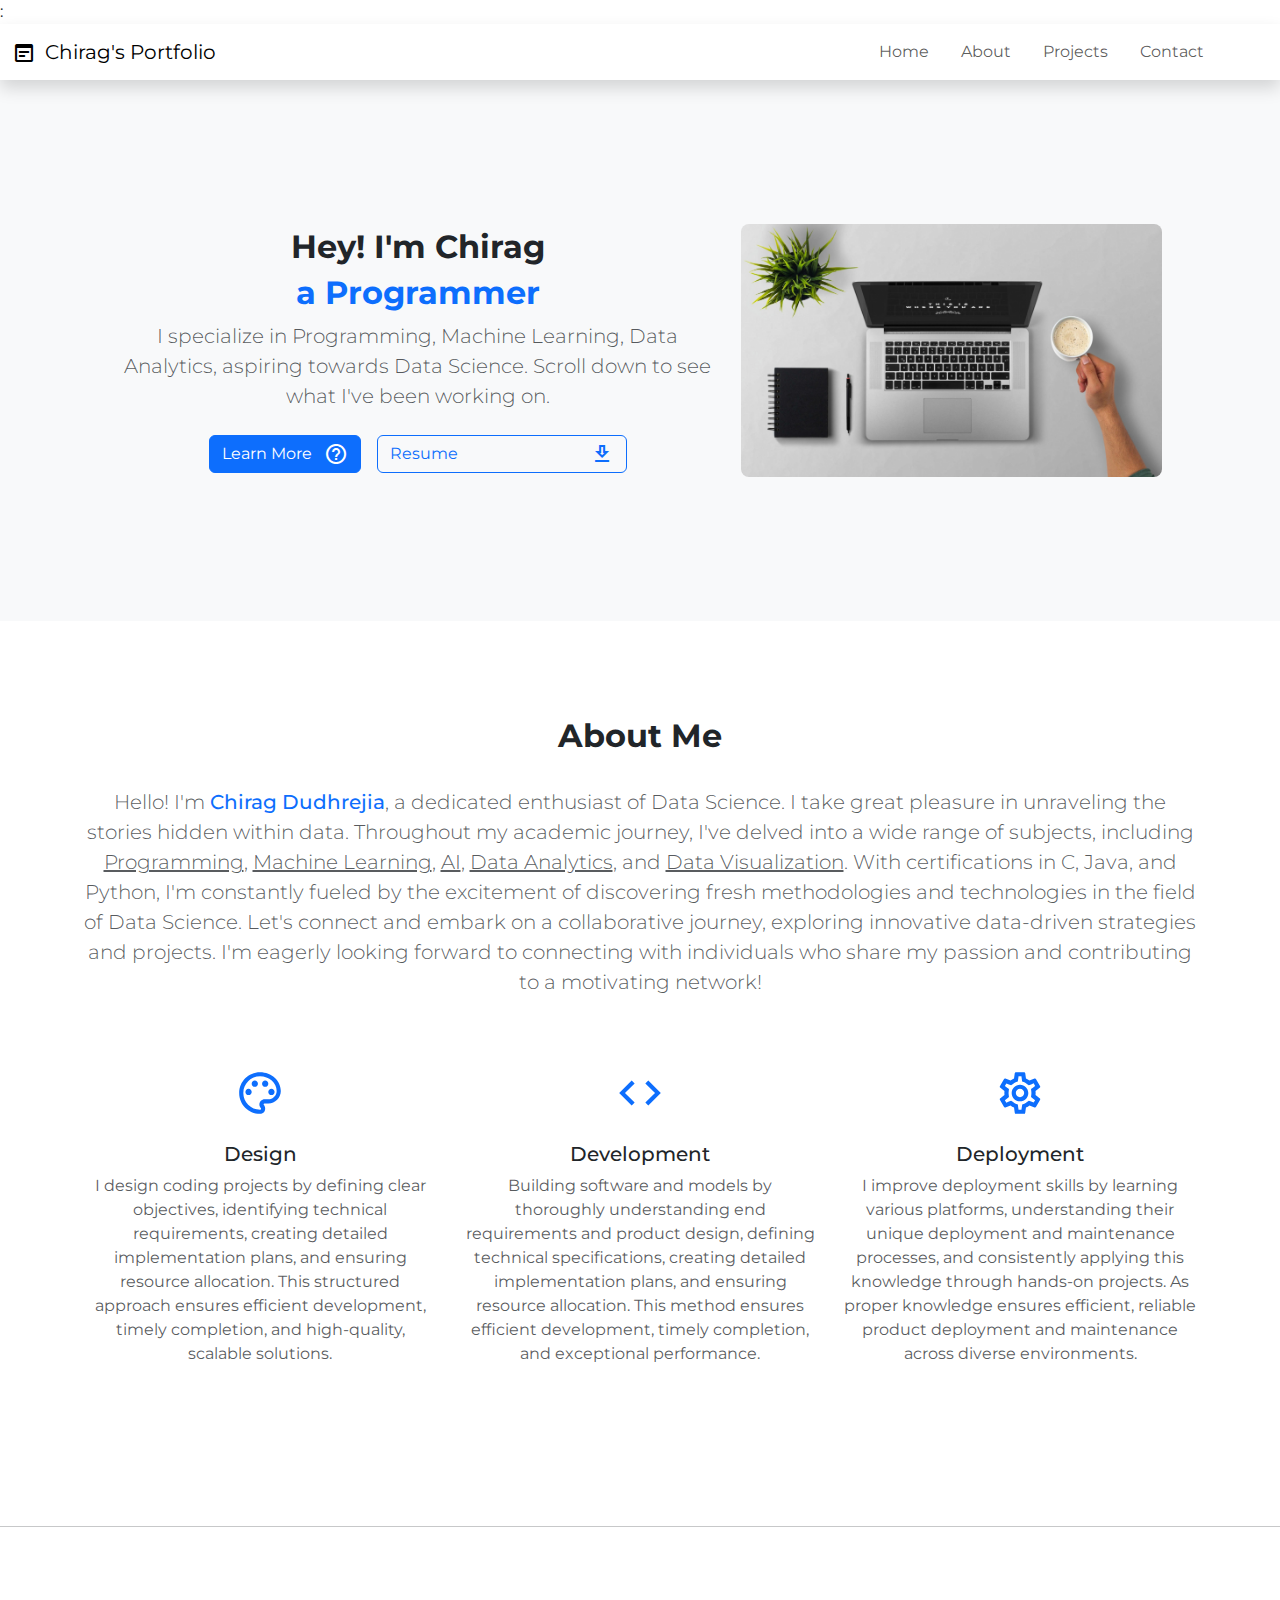
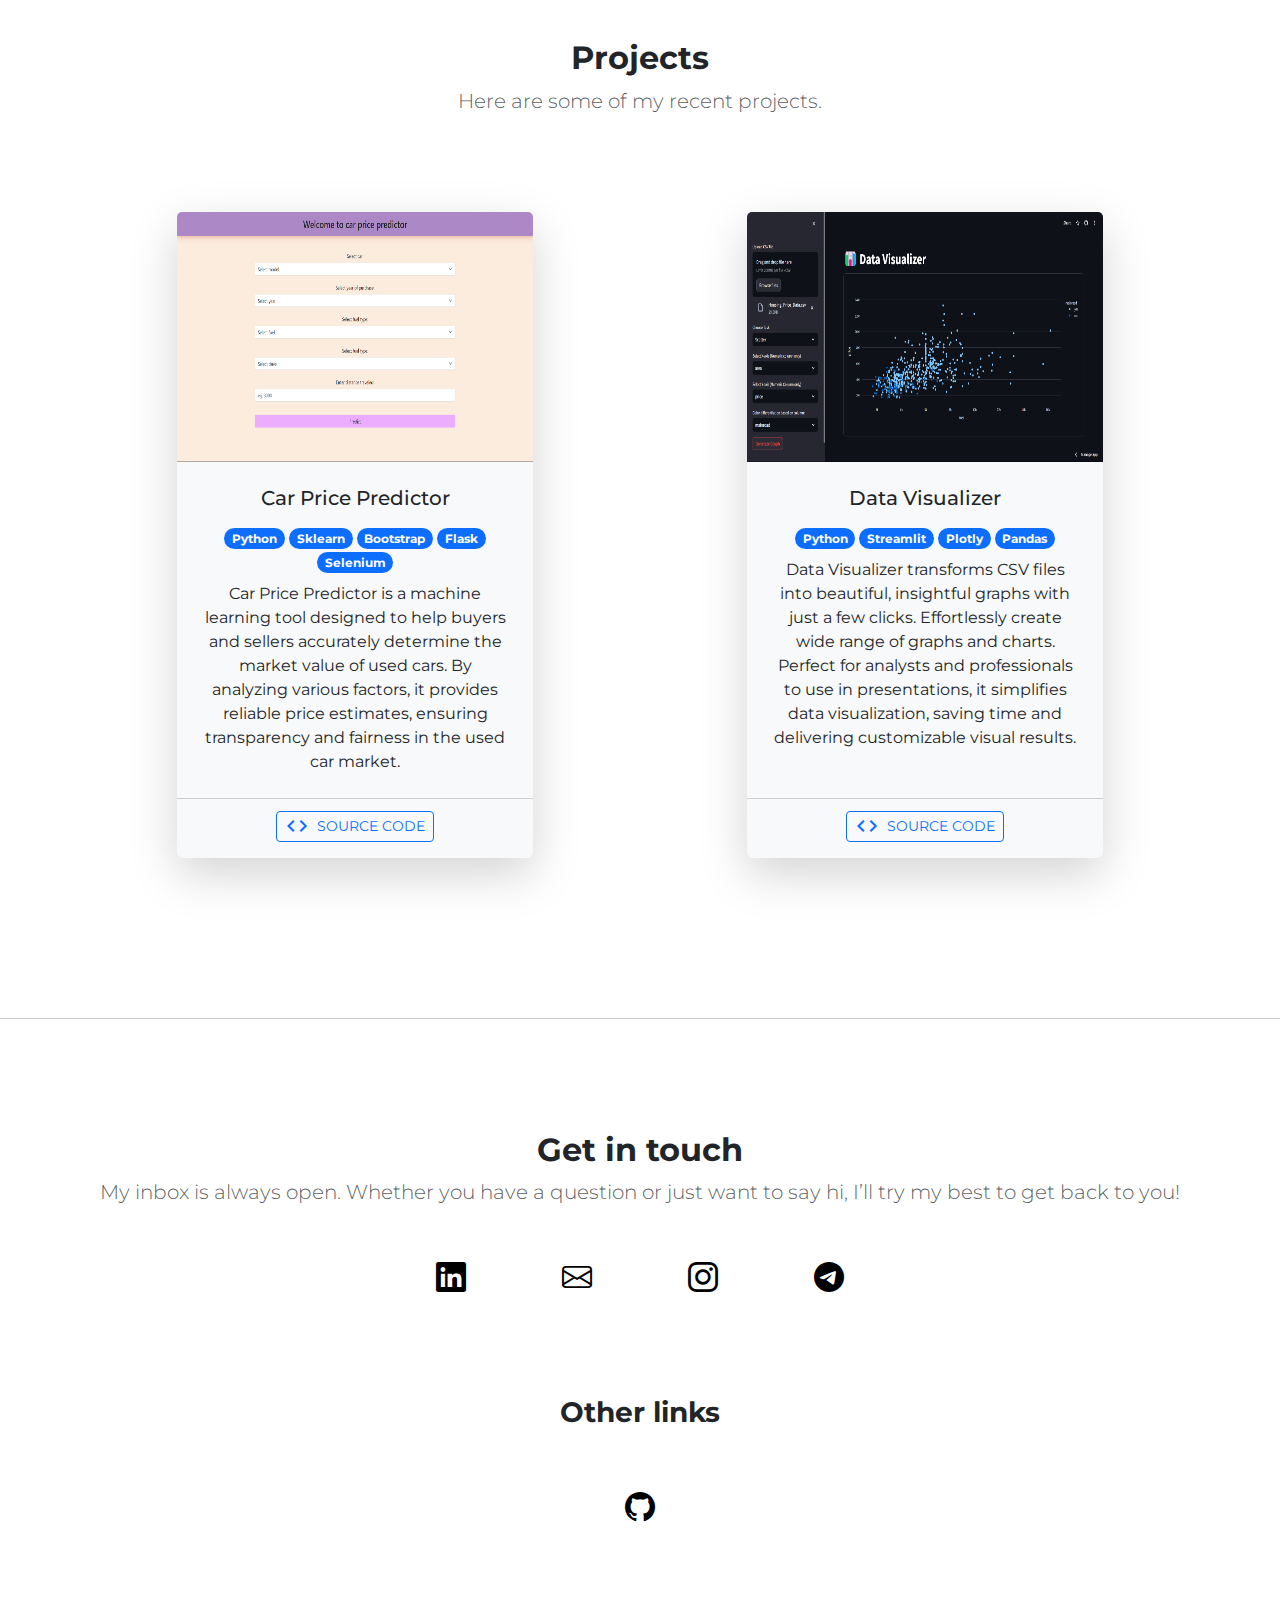
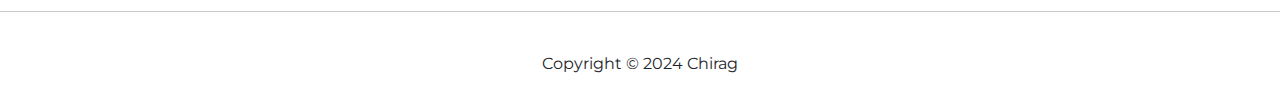
==== index.html @ 78178d23 "updated website" ====
<!DOCTYPE html>
<html lang="en">
  <head>
    <meta charset="UTF-8" />
    <meta name="viewport" content="width=device-width, initial-scale=1.0" />:
    <title>Chirag's Portfolio</title>

    <!-- Montserrat Font -->
    <link
      href="https://fonts.googleapis.com/css2?family=Montserrat:ital,wght@0,100..900;1,100..900&display=swap"
      rel="stylesheet"
    />

    <!-- Material Icons -->
    <link
      href="https://fonts.googleapis.com/icon?family=Material+Icons+Outlined"
      rel="stylesheet"
    />

    <!-- Bootstrap CSS -->
    <link
      rel="stylesheet"
      href="https://cdn.jsdelivr.net/npm/bootstrap@5.3.3/dist/css/bootstrap.min.css"
    />
    <link
      rel="stylesheet"
      href="https://cdn.jsdelivr.net/npm/bootstrap-icons@1.11.3/font/bootstrap-icons.min.css"
    />

    <!-- Custom CSS -->
    <link rel="stylesheet" href="./css/styles.css" />
  </head>
  <body>
    <div class="container-fluid px-0">
      <!-- Navbar -->
      <nav
        class="navbar navbar-expand-lg navbar-light shadow d-flex align-items-center"
      >
        <div class="container-fluid">
          <a class="navbar-brand" href="./">
            <span class="material-icons-outlined me-1">wysiwyg</span>
            Chirag's Portfolio
          </a>
          <button
            type="button"
            class="navbar-toggler"
            data-bs-toggle="collapse"
            data-bs-target="#navbarSupportedContent"
            aria-controls="navbarSupportedContent"
            aria-expanded="false"
            aria-label="Toggle navigation"
          >
            <span class="navbar-toggler-icon"></span>
          </button>
          <div class="container px-3">
            <div class="collapse navbar-collapse" id="navbarSupportedContent">
              <ul class="navbar-nav ms-auto me-4 my-3 my-lg-0">
                <li class="nav-item">
                  <a class="nav-link me-lg-3" href="./">Home</a>
                </li>
                <li class="nav-item">
                  <a class="nav-link me-lg-3" href="#about">About</a>
                </li>
                <li class="nav-item">
                  <a class="nav-link me-lg-3" href="#projects">Projects</a>
                </li>
                <li class="nav-item">
                  <a class="nav-link me-lg-3" href="#contact">Contact</a>
                </li>
              </ul>
            </div>
          </div>
        </div>
      </nav>
      <!-- End Navbar -->

      <!-- Hero -->
      <header class="bg-light py-5">
        <div class="container px-5 py-5">
          <div class="row align-items-center justify-content-center">
            <div class="col-lg-8 col-xl-7 col-xxl-6">
              <div class="my-5">
                <h2 class="text-center fw-bold mb-2">Hey! I'm Chirag</h2>
                <h2 class="text-primary text-center fw-bold mb-2">
                  a Programmer
                </h2>
                <p class="lead text-muted mb-4 text-center">
                  I specialize in Programming, Machine Learning, Data Analytics,
                  aspiring towards Data Science. Scroll down to see what I've
                  been working on.
                </p>
                <div class="d-grid gap-3 d-sm-flex justify-content-center">
                  <a
                    class="btn btn-primary btn-large tetx-uppercase"
                    href="#about"
                  >
                    Learn More
                    <span class="material-icons-outlined ms-2"
                      >help_outline</span
                    >
                  </a>
                  <a
                    class="btn btn-outline-primary btn-large tetx-uppercase btn btn-download"
                    href="./pdfs/resume.pdf"
                    download
                  >
                    Resume
                    <span class="material-icons-outlined ms-2"
                      >file_download</span
                    >
                  </a>
                </div>
              </div>
            </div>
            <div class="col-xl-5 col-xxl-6 justify-content-center">
              <img
                class="img-fluid rounded-3 my-5"
                src="images/hero.jpeg"
                alt=""
              />
            </div>
          </div>
        </div>
      </header>
      <!-- End Hero -->

      <main>
        <!-- About -->
        <section id="about" class="text-center py-5">
          <div class="container py-5">
            <div class="row justify-content-center">
              <h2 class="fw-bold">About Me</h2>
              <p class="lead text-muted mt-4 mb-5">
                Hello! I'm
                <strong class="h5 text-primary">Chirag Dudhrejia</strong>, a
                dedicated enthusiast of Data Science. I take great pleasure in
                unraveling the stories hidden within data. Throughout my
                academic journey, I've delved into a wide range of subjects,
                including <u>Programming</u>, <u>Machine Learning</u>,
                <u>AI</u>, <u>Data Analytics</u>, and <u>Data Visualization</u>.
                With certifications in C, Java, and Python, I'm constantly
                fueled by the excitement of discovering fresh methodologies and
                technologies in the field of Data Science. Let's connect and
                embark on a collaborative journey, exploring innovative
                data-driven strategies and projects. I'm eagerly looking forward
                to connecting with individuals who share my passion and
                contributing to a motivating network!
              </p>
            </div>
          </div>
          <div class="container mb-5">
            <div class="row about-boxes">
              <div class="col-lg-4 mx-auto mb-5 box">
                <div class="d-flex mb-5 about">
                  <span class="material-icons-outlined m-auto text-primary"
                    >palette</span
                  >
                </div>
                <h5>Design</h5>
                <p class="text-muted mb-0">
                  I design coding projects by defining clear objectives,
                  identifying technical requirements, creating detailed
                  implementation plans, and ensuring resource allocation. This
                  structured approach ensures efficient development, timely
                  completion, and high-quality, scalable solutions.
                </p>
              </div>
              <div class="col-lg-4 mx-auto mb-5 box">
                <div class="d-flex mb-5 about">
                  <span class="material-icons-outlined m-auto text-primary"
                    >code</span
                  >
                </div>
                <h5>Development</h5>
                <p class="text-muted mb-0">
                  Building software and models by thoroughly understanding end
                  requirements and product design, defining technical
                  specifications, creating detailed implementation plans, and
                  ensuring resource allocation. This method ensures efficient
                  development, timely completion, and exceptional performance.
                </p>
              </div>
              <div class="col-lg-4 mx-auto mb-5 box">
                <div class="d-flex mb-5 about">
                  <span class="material-icons-outlined m-auto text-primary"
                    >settings</span
                  >
                </div>
                <h5>Deployment</h5>
                <p class="text-muted mb-0">
                  I improve deployment skills by learning various platforms,
                  understanding their unique deployment and maintenance
                  processes, and consistently applying this knowledge through
                  hands-on projects. As proper knowledge ensures efficient,
                  reliable product deployment and maintenance across diverse
                  environments.
                </p>
              </div>
            </div>
          </div>
        </section>
        <!-- End About -->

        <hr />

        <!-- Projects -->
        <section id="projects" class="text-center py-5">
          <div class="container py-5">
            <div class="row justify-content-center">
              <h2 class="fw-bold">Projects</h2>
              <p class="lead text-muted mb-5">
                Here are some of my recent projects.
              </p>
            </div>
          </div>

          <div class="container mb-5">
            <div class="row project-cards">
              <div class="col-lg-4 mx-auto mb-5">
                <div class="card h-100 shadow-lg border-0 bg-light">
                  <img
                    class="card-img-top"
                    src="images/car_price_predictor.png"
                    alt="car_price_predictor_image"
                  />
                  <div class="card-body p-4">
                    <h5 class="card-title mb-3">Car Price Predictor</h5>
                    <div class="mb-2">
                      <div class="badge bg-primary rounded-pill">Python</div>
                      <div class="badge bg-primary rounded-pill">Sklearn</div>
                      <div class="badge bg-primary rounded-pill">Bootstrap</div>
                      <div class="badge bg-primary rounded-pill">Flask</div>
                      <div class="badge bg-primary rounded-pill">Selenium</div>
                    </div>
                    <p class="card-text">
                      Car Price Predictor is a machine learning tool designed to
                      help buyers and sellers accurately determine the market
                      value of used cars. By analyzing various factors, it
                      provides reliable price estimates, ensuring transparency
                      and fairness in the used car market.
                    </p>
                  </div>
                  <div class="card-footer bg-transparent mb-2">
                    <a
                      class="btn btn-outline-primary btn-sm text-uppercase mt-1"
                      href="https://github.com/chirag-dudhrejia/car_price_predictor"
                      target="_blank"
                    >
                      <span class="material-icons-outlined me-1">code</span>
                      Source Code
                    </a>
                  </div>
                </div>
              </div>

              <div class="col-lg-4 mx-auto mb-5">
                <div class="card h-100 shadow-lg border-0 bg-light">
                  <img
                    class="card-img-top"
                    src="images/data_visualizerr.png"
                    alt="data_visualizer_project_image"
                  />
                  <div class="card-body p-4">
                    <h5 class="card-title mb-3">Data Visualizer</h5>
                    <div class="mb-2">
                      <div class="badge bg-primary rounded-pill">Python</div>
                      <div class="badge bg-primary rounded-pill">Streamlit</div>
                      <div class="badge bg-primary rounded-pill">Plotly</div>
                      <div class="badge bg-primary rounded-pill">Pandas</div>
                    </div>
                    <p class="card-text">
                      Data Visualizer transforms CSV files into beautiful,
                      insightful graphs with just a few clicks. Effortlessly
                      create wide range of graphs and charts. Perfect for
                      analysts and professionals to use in presentations, it
                      simplifies data visualization, saving time and delivering
                      customizable visual results.
                    </p>
                  </div>
                  <div class="card-footer bg-transparent mb-2">
                    <a
                      class="btn btn-outline-primary btn-sm text-uppercase mt-1"
                      href="https://github.com/chirag-dudhrejia/data_visualizer"
                      target="_blank"
                    >
                      <span class="material-icons-outlined me-1">code</span>
                      Source Code
                    </a>
                  </div>
                </div>
              </div>

              <!--                        <div class="col-lg-4 mx-auto mb-5">-->
              <!--                            <div class="card h-100 shadow-lg border-0 bg-light">-->
              <!--                                <img class="card-img-top" src="images/project3.png" alt="Project 3">-->
              <!--                                <div class="card-body p-4">-->
              <!--                                    <h5 class="card-title mb-3">Dummy Card</h5>-->
              <!--                                    <div class="mb-2">-->
              <!--                                        <div class="badge bg-primary rounded-pill">Django</div>-->
              <!--                                        <div class="badge bg-primary rounded-pill">React</div>-->
              <!--                                        <div class="badge bg-primary rounded-pill">Material UI</div>-->
              <!--                                    </div>-->
              <!--                                    <p class="card-text">-->
              <!--                                        Lorem ipsum dolor sit amet consectetur adipisicing elit. Doloremque perspiciatis amet eum voluptas ea. Sapiente inventore itaque magni quod debitis!-->
              <!--                                    </p>-->
              <!--                                </div>-->
              <!--                                <div class="card-footer bg-transparent mb-2">-->
              <!--                                    <a -->
              <!--                                        class="btn btn-outline-primary btn-sm text-uppercase mt-1" -->
              <!--                                        href="#project_link" -->
              <!--                                        target="_blank"-->
              <!--                                    >-->
              <!--                                        <span class="material-icons-outlined me-1">code</span>-->
              <!--                                        Source Code-->
              <!--                                    </a>-->
              <!--                                </div>-->
              <!--                            </div>-->
              <!--                        </div>-->
            </div>
          </div>
        </section>
        <!-- End Projects -->

        <hr />

        <!-- Testimonials -->
        <!-- End Testimonials -->

        <!-- Contact -->
        <section id="contact" class="text-center py-5">
          <div class="container pt-5">
            <div class="row justify-content-center">
              <h2 class="fw-bold">Get in touch</h2>
              <p class="lead text-muted mb-5">
                My inbox is always open. Whether you have a question or just
                want to say hi, I’ll try my best to get back to you!
              </p>
            </div>
          </div>
          <div class="mb-5">
            <ul class="d-flex justify-content-center p-0">
              <li class="social-icon mx-5">
                <a
                  href="https://www.linkedin.com/in/chirag-dudhrejia-3875bb208/"
                  data-toggle="tooltip"
                  title="Linkedin"
                  placement="bottom"
                  target="_blank"
                  ><i class="bi bi-linkedin contact-icon"></i
                ></a>
              </li>
              <li class="social-icon mx-5">
                <a
                  href="mailto:dchirag159@gmail.com?subject=Say hey!"
                  data-toggle="tooltip"
                  title="Mail"
                  placement="bottom"
                  target="_blank"
                  ><i class="bi bi-envelope contact-icon"></i
                ></a>
              </li>
              <li class="social-icon mx-5">
                <a
                  href="https://www.instagram.com/chirag_dudhrejiya159"
                  data-toggle="tooltip"
                  title="Instagram"
                  placement="bottom"
                  target="_blank"
                  ><i class="bi bi-instagram contact-icon"></i
                ></a>
              </li>
              <li class="social-icon mx-5">
                <a
                  href="https://t.me/Chirag_Dudhrejiya"
                  data-toggle="tooltip"
                  title="Telegram"
                  placement="bottom"
                  target="_blank"
                  ><i class="bi bi-telegram contact-icon"></i
                ></a>
              </li>
            </ul>
          </div>
         

          <div class="container pt-5">
            <div class="row justify-content-center">
              <h3 class="fw-bold">Other links</h3>
              <p class="lead text-muted mb-5">
              </p>
            </div>
          </div>
          <div>
            <ul class="d-flex justify-content-center p-0">
              <li class="social-icon mx-5">
                <a
                  href="https://github.com/chirag-dudhrejia"
                  data-toggle="tooltip"
                  title="Github"
                  placement="bottom"
                  target="_blank"
                  ><i class="bi bi-github contact-icon"></i
                ></a>
              </li>
            </ul>
          </div>
        </section>
        <!-- End Contact -->
      </main>
    </div>

    <hr />

    <!-- Footer -->
    <footer class="text-center py-4">
      <div class="container px-5 mb-2">Copyright &copy; 2024 Chirag</div>
    </footer>
    <!-- End Footer -->

    <!-- Bootstrap JS -->
    <script src="https://cdn.jsdelivr.net/npm/bootstrap@5.3.3/dist/js/bootstrap.bundle.min.js"></script>
  </body>
</html>
---- css/styles.css ----
body {
  margin: 0px;
  padding: 0px;
  font-family: "Montserrat", sans-serif;
}

.material-icons-outlined {
  vertical-align: middle;
  line-height: 1px;
}

.navabar-brand > .material-icons-outlined {
  font-size: 40px;
}

.nav-link {
  position: relative;
}

.nav-link::after {
  content: "";
  opacity: 0;
  transition: all 0.2s;
  height: 2px;
  width: 100%;
  /* background-color: #a6a6a6; */
  background-color: rgba(29, 29, 253, 0.944);
  position: absolute;
  bottom: 0px;
  left: 0px;
}

.nav-link:hover::after {
  opacity: 1;
}

.about > .material-icons-outlined {
  font-size: 50px;
}

.about-boxes .box {
  transition: all 0.2s;
}

.about-boxes .box:hover {
  box-shadow: 0px 0 35px 0 rgba(0, 0, 0, 0.1);
}

.card > img {
  height: 250px;
}

.project-cards .card {
  transition: all 0.3s;
}

.project-cards .card:hover {
  transform: scale(1.01);
}

#map {
  height: 300px;
}

.contact-form .form-control {
    background-color: rgb(241, 241, 249);
    border-bottom: 1px solid rgb(75, 75, 252);
    border-radius: 10px;
    height: 60px;

}

.contact-form .form-label {
    font-size: 15px;
    background-color: transparent;

}

#contact button {
    border-radius: 25px;
}

.social-icon {
    font-size: 30px;
    list-style: none;
}

.contact-icon {
  color: black;
}
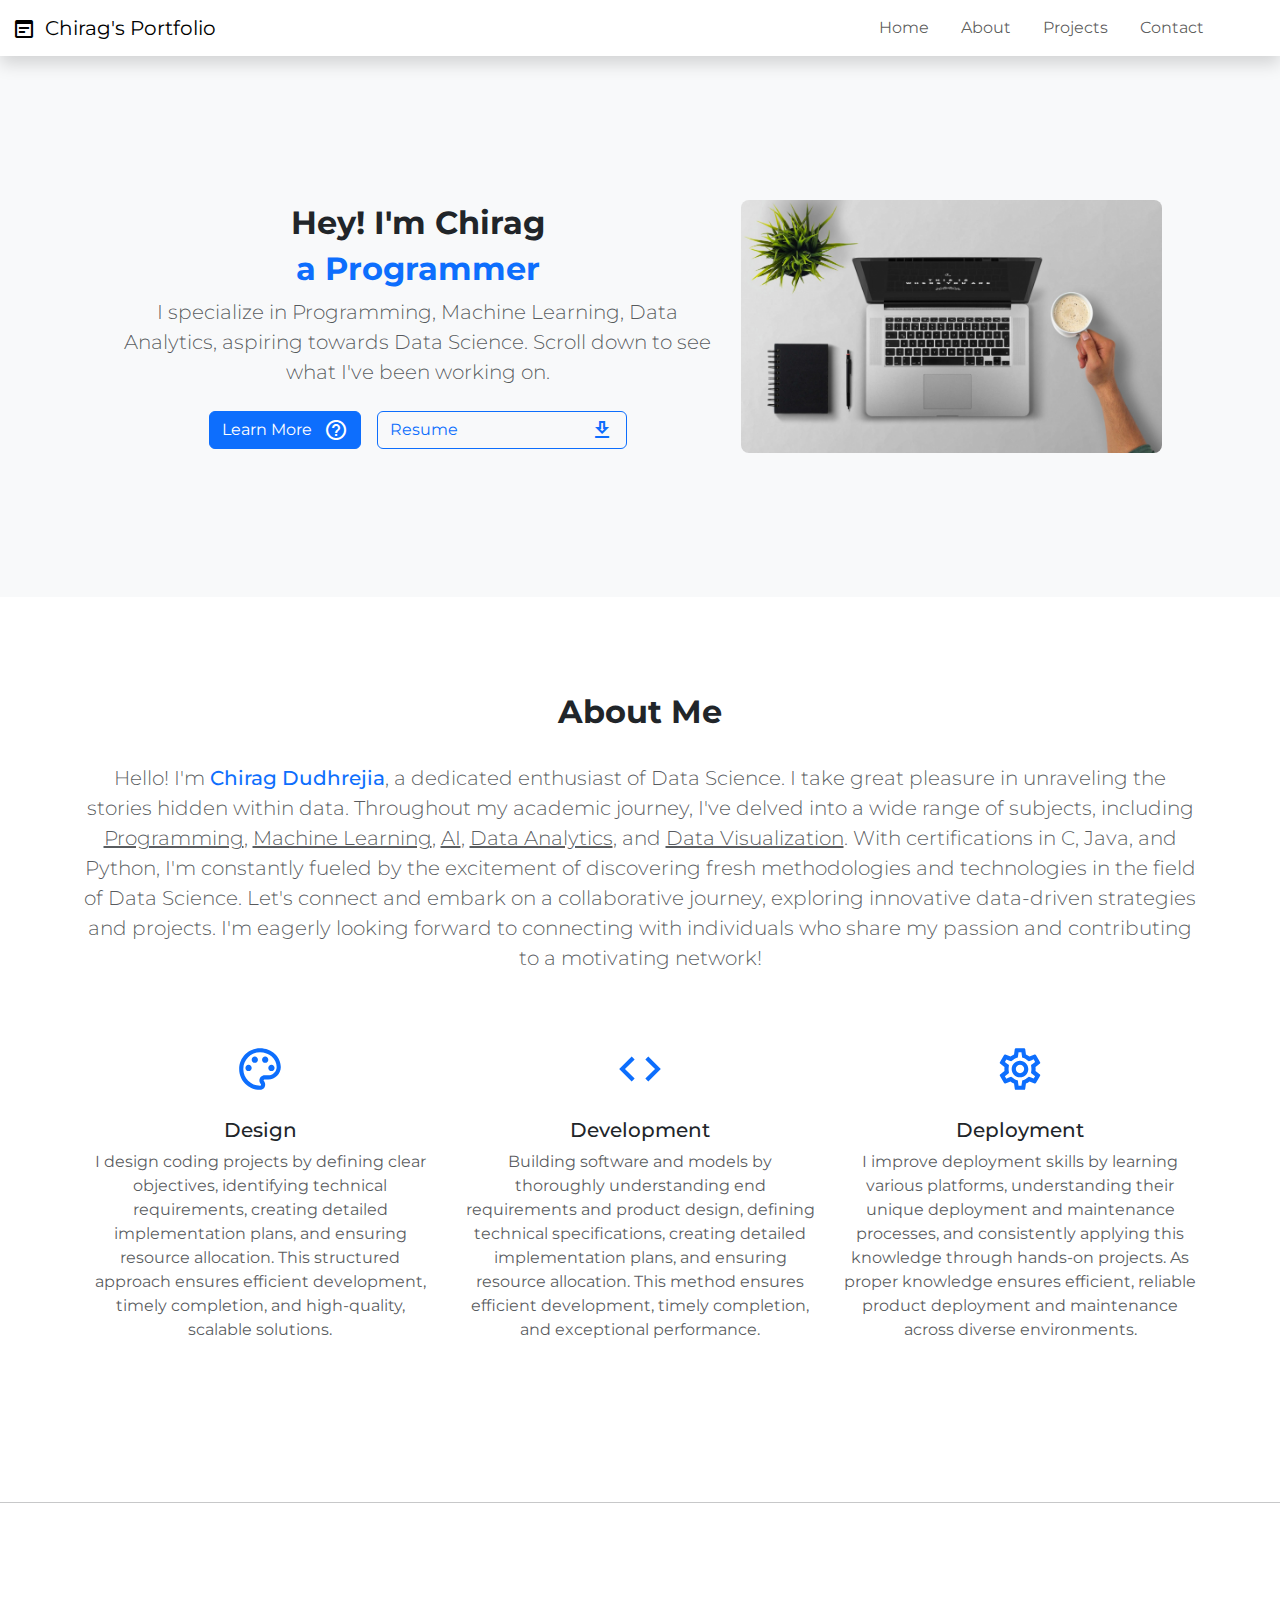
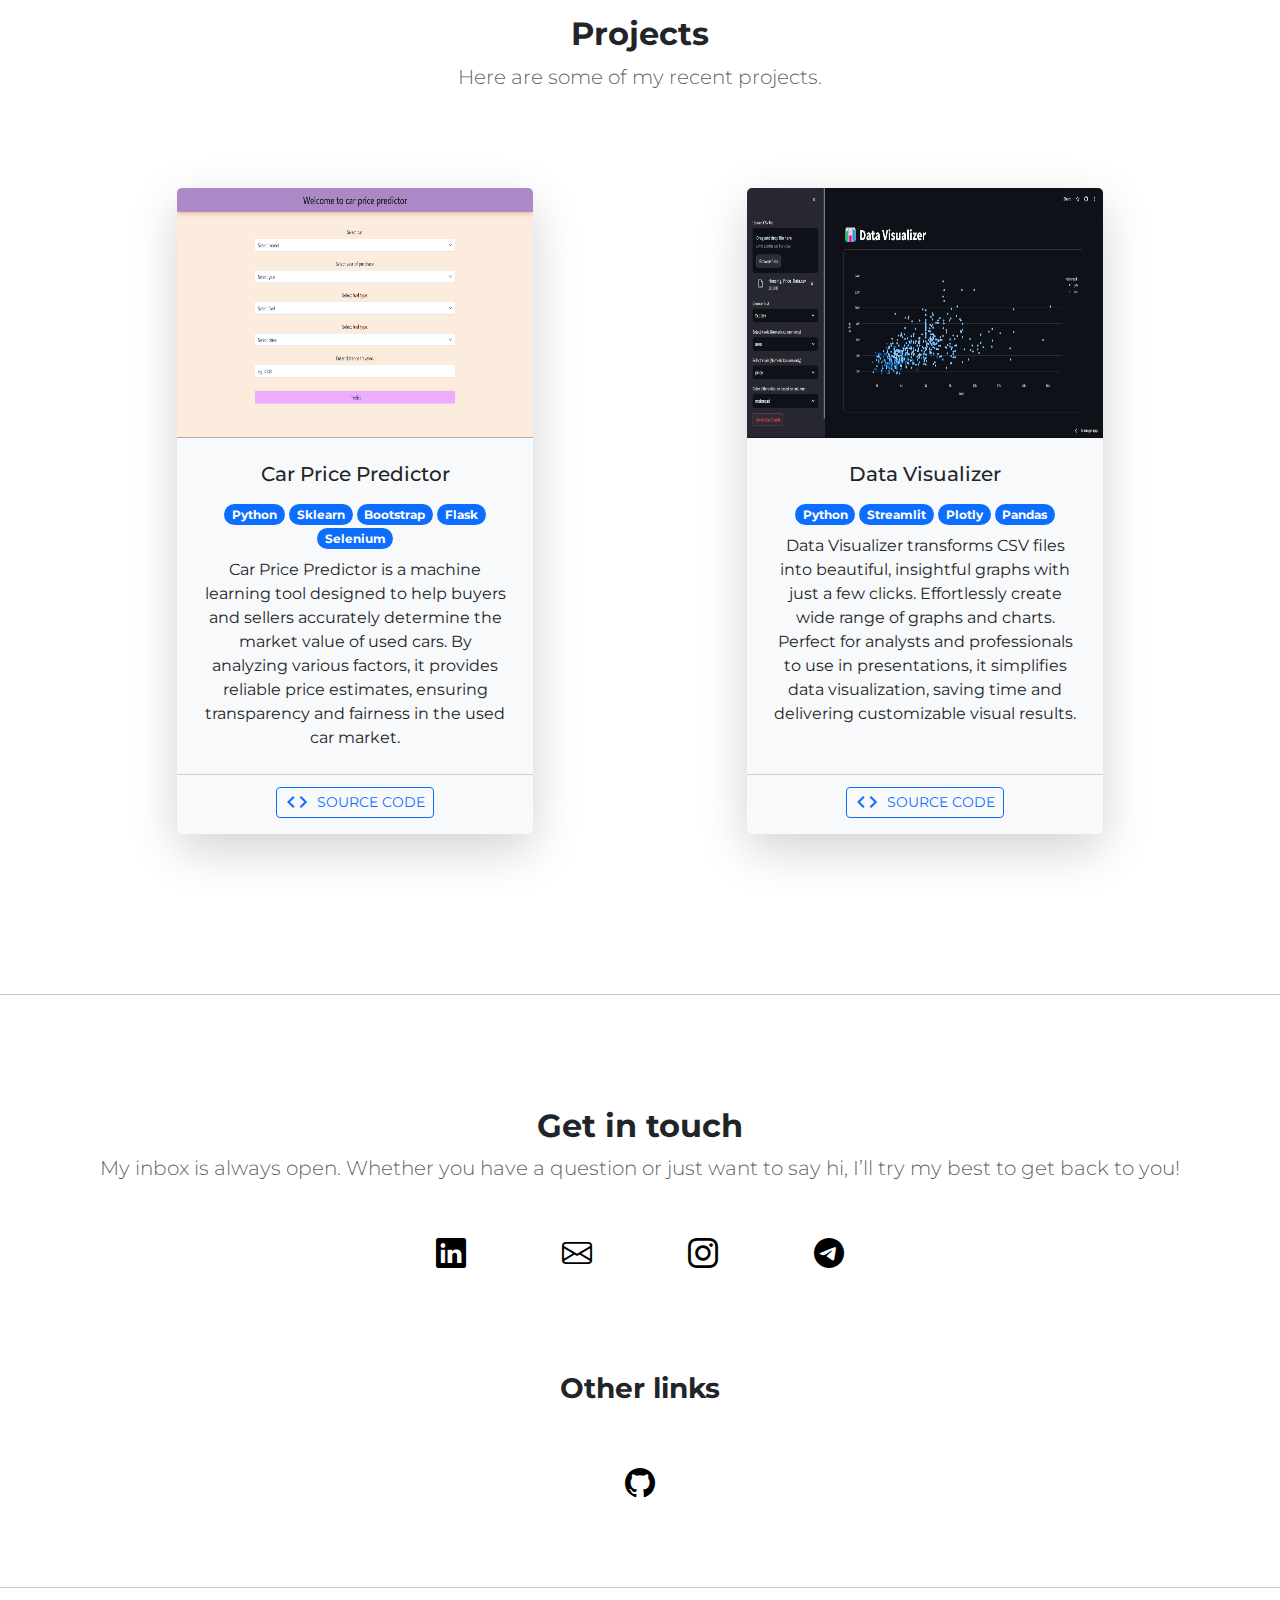
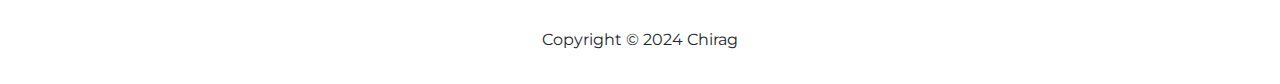
==== commit 6086fec1: "updated website" ====
--- a/index.html
+++ b/index.html
@@ -2,7 +2,7 @@
 <html lang="en">
   <head>
     <meta charset="UTF-8" />
-    <meta name="viewport" content="width=device-width, initial-scale=1.0" />:
+    <meta name="viewport" content="width=device-width, initial-scale=1.0" />
     <title>Chirag's Portfolio</title>
 
     <!-- Montserrat Font -->
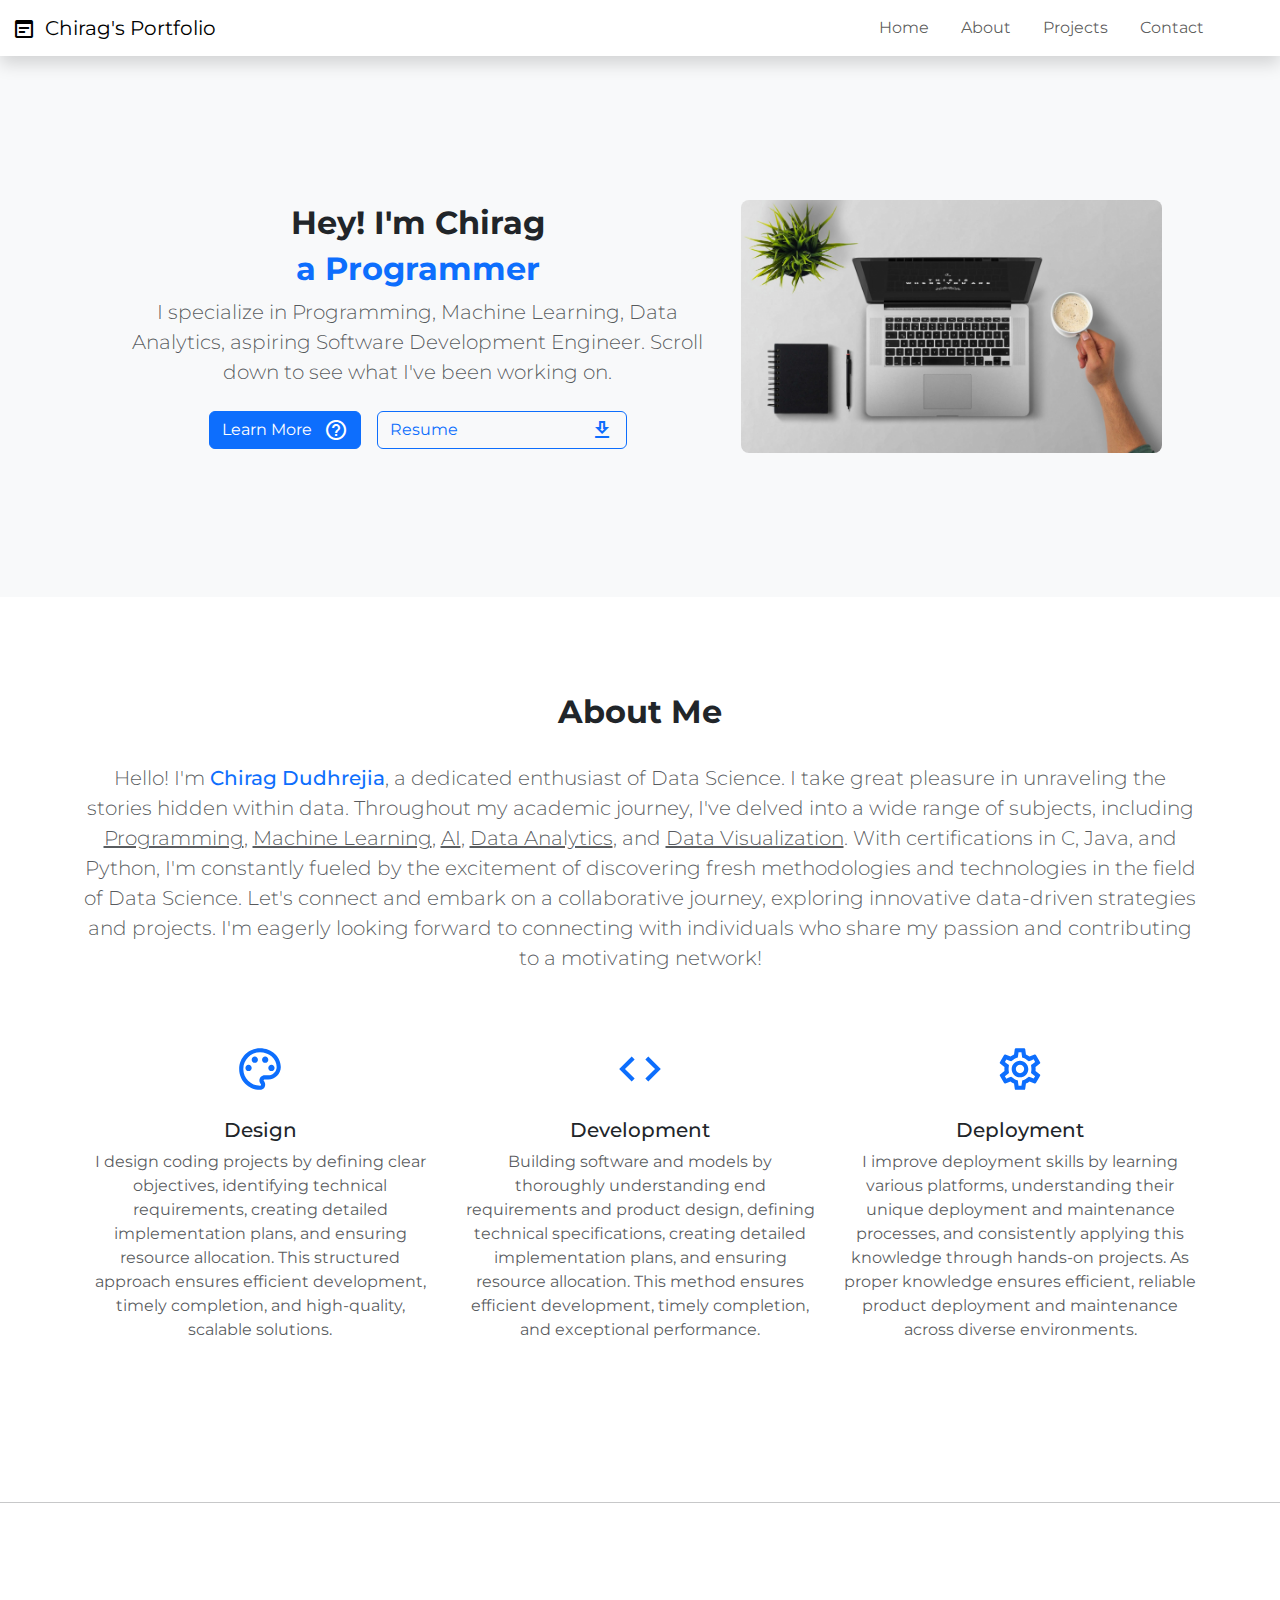
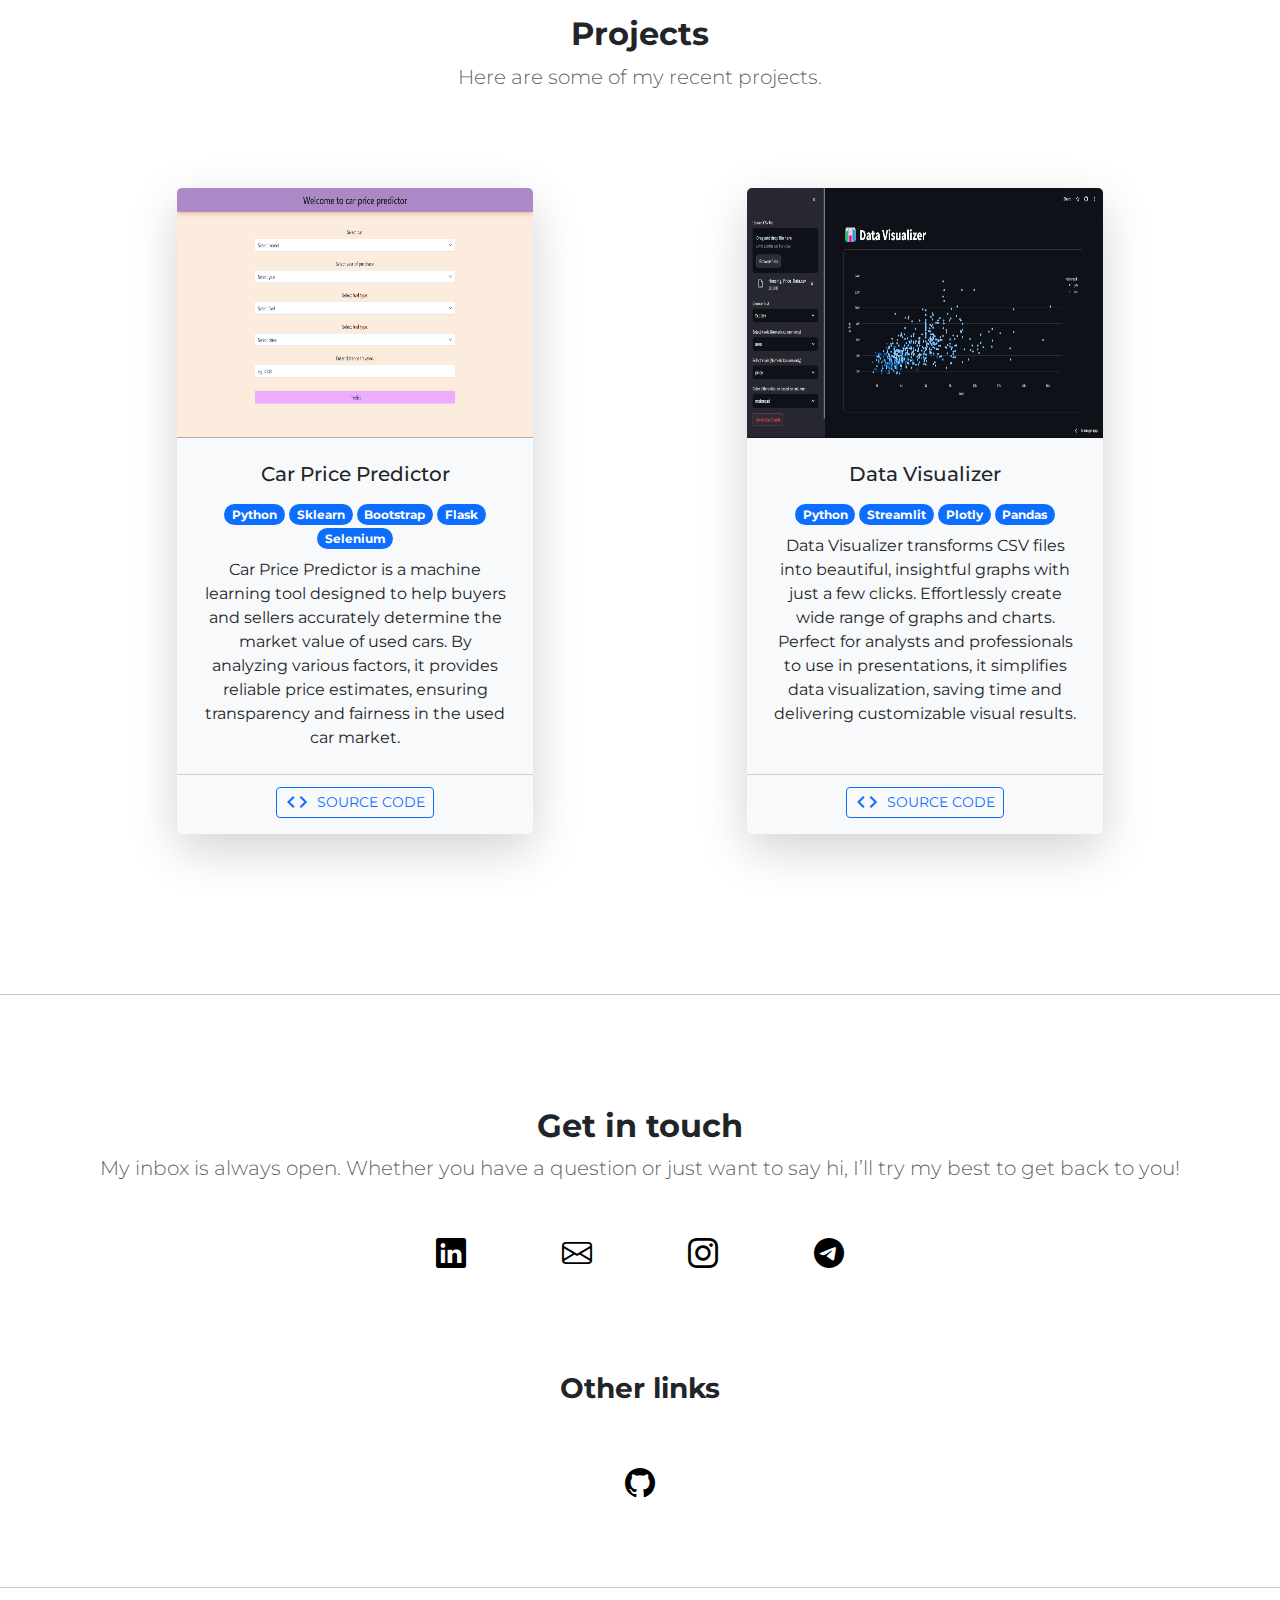
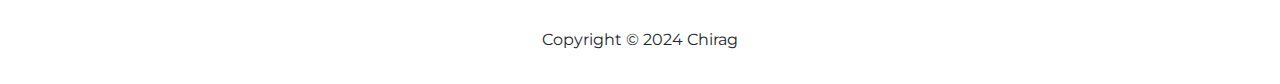
==== commit 5c287038: "update resume" ====
--- a/index.html
+++ b/index.html
@@ -86,7 +86,7 @@
                 </h2>
                 <p class="lead text-muted mb-4 text-center">
                   I specialize in Programming, Machine Learning, Data Analytics,
-                  aspiring towards Data Science. Scroll down to see what I've
+                  aspiring Software Development Engineer. Scroll down to see what I've
                   been working on.
                 </p>
                 <div class="d-grid gap-3 d-sm-flex justify-content-center">
@@ -101,8 +101,8 @@
                   </a>
                   <a
                     class="btn btn-outline-primary btn-large tetx-uppercase btn btn-download"
-                    href="./pdfs/resume.pdf"
-                    download
+                    href="./resources/Chirag_Resume.pdf"
+                    download="Chirag_Resume"
                   >
                     Resume
                     <span class="material-icons-outlined ms-2"
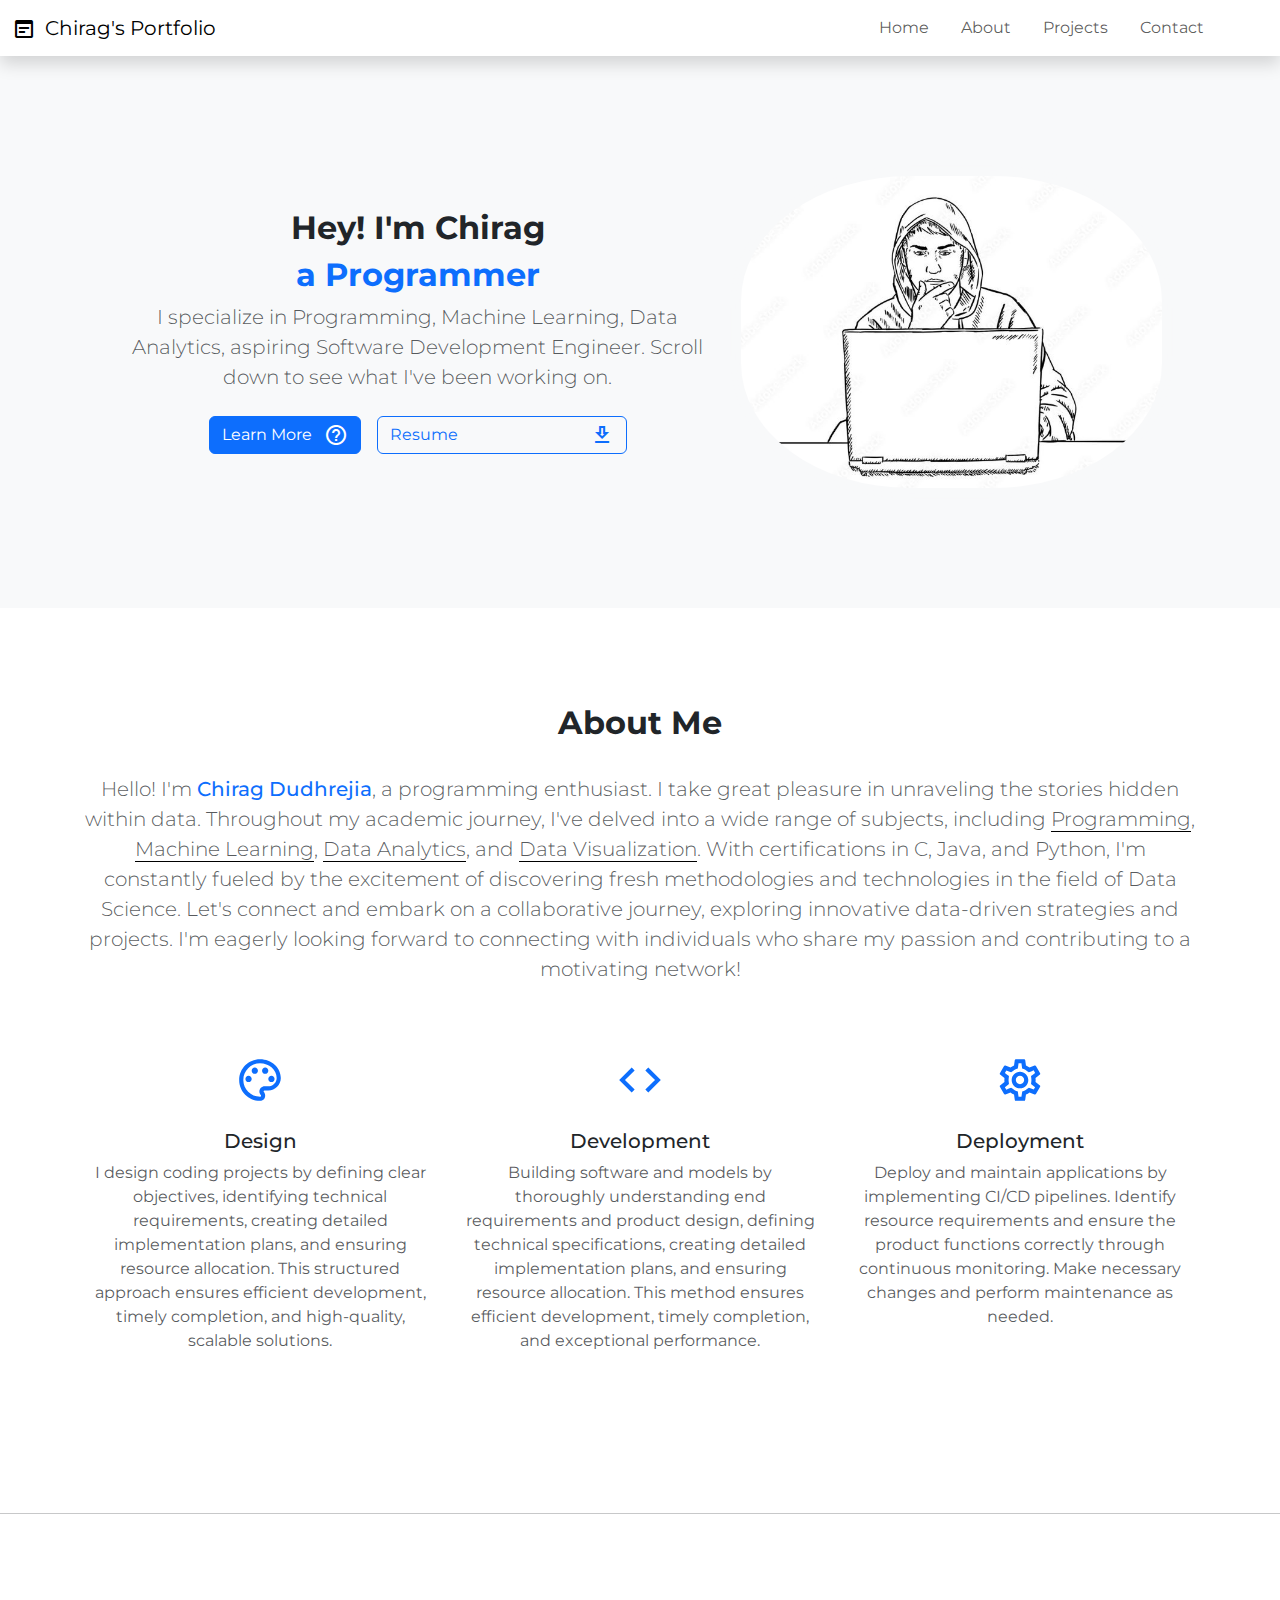
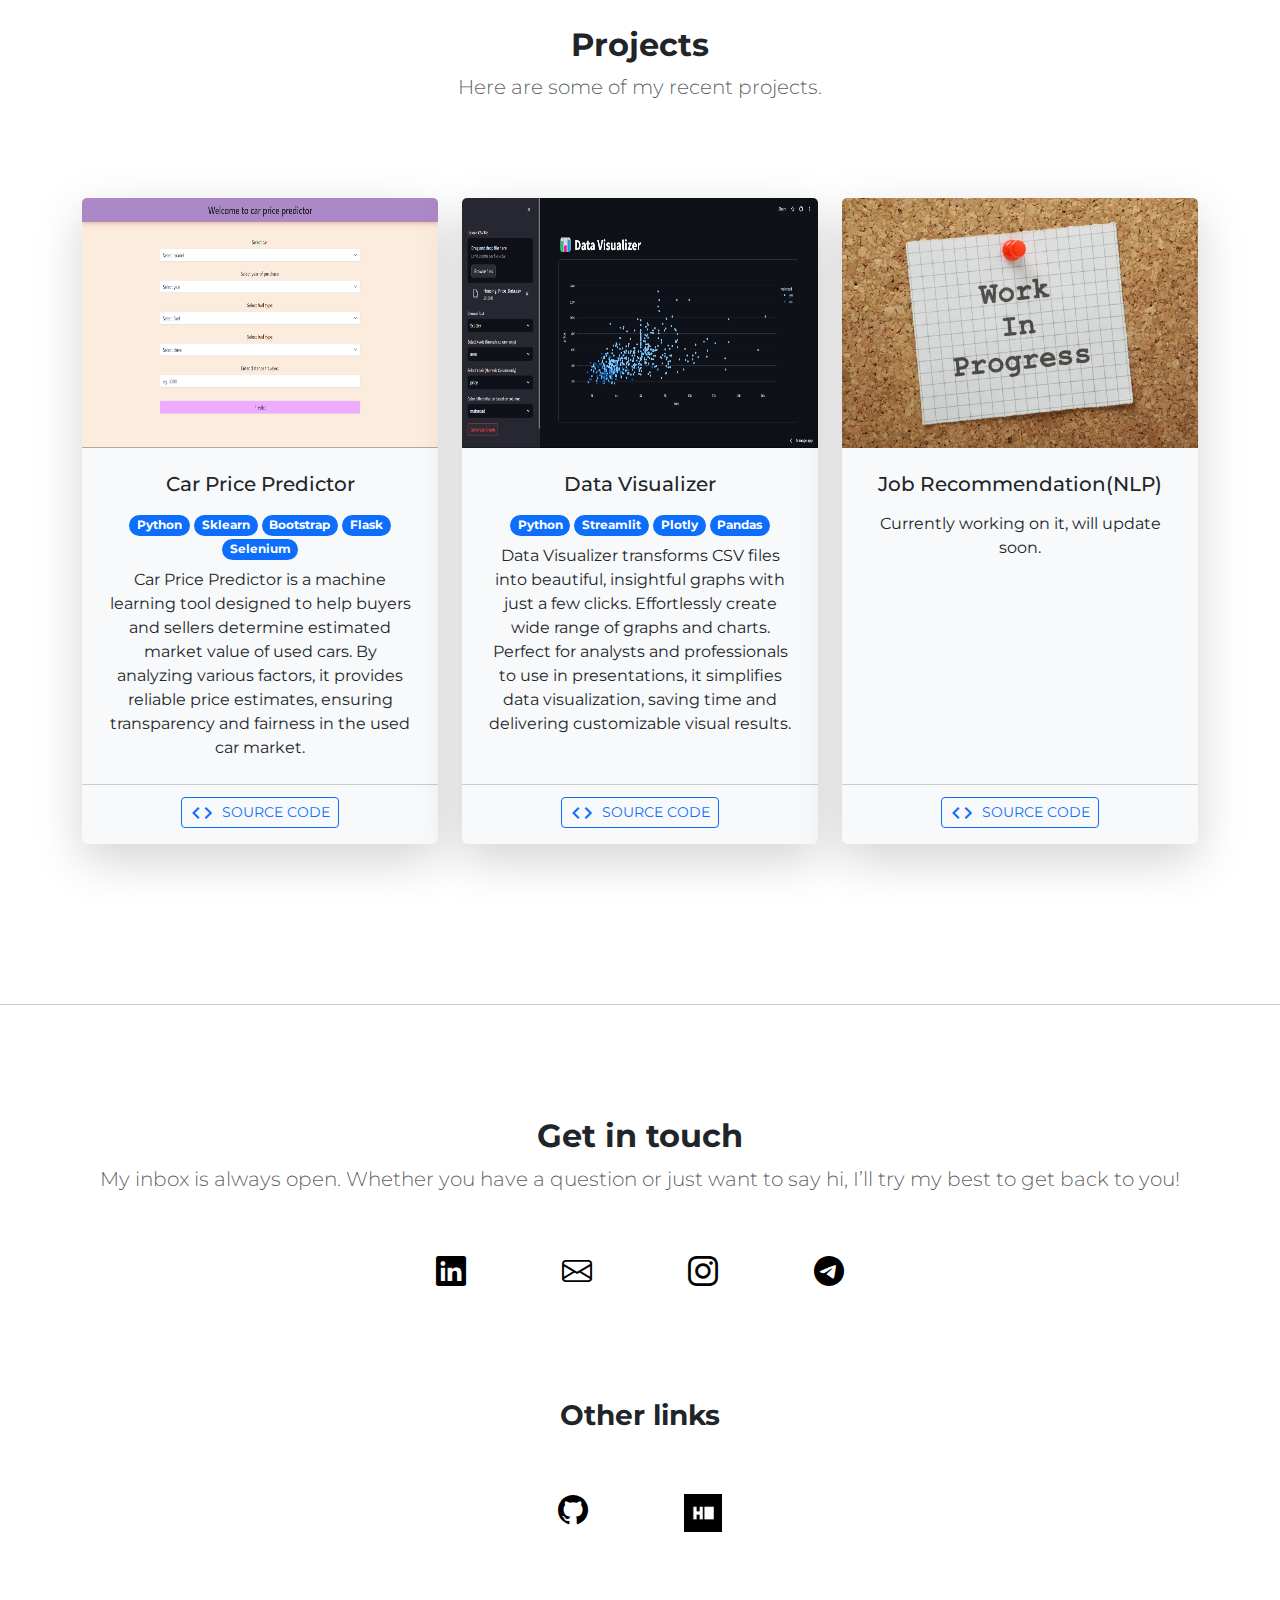
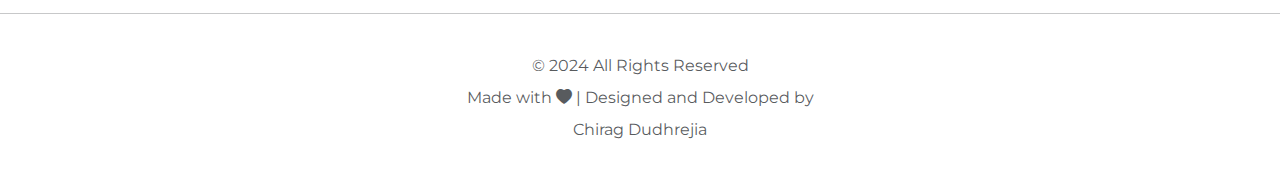
==== commit 967c7bd8: "minor changes in about and project section" ====
--- a/index.html
+++ b/index.html
@@ -76,7 +76,7 @@
 
       <!-- Hero -->
       <header class="bg-light py-5">
-        <div class="container px-5 py-5">
+        <div class="container px-5 py-4">
           <div class="row align-items-center justify-content-center">
             <div class="col-lg-8 col-xl-7 col-xxl-6">
               <div class="my-5">
@@ -114,8 +114,8 @@
             </div>
             <div class="col-xl-5 col-xxl-6 justify-content-center">
               <img
-                class="img-fluid rounded-3 my-5"
-                src="images/hero.jpeg"
+                class="img-fluid my-5 hero-image"
+                src="images/hero_sketch1.jpg"
                 alt=""
               />
             </div>
@@ -132,12 +132,12 @@
               <h2 class="fw-bold">About Me</h2>
               <p class="lead text-muted mt-4 mb-5">
                 Hello! I'm
-                <strong class="h5 text-primary">Chirag Dudhrejia</strong>, a
-                dedicated enthusiast of Data Science. I take great pleasure in
+                <strong class="h5 text-primary">Chirag Dudhrejia</strong>, a 
+                programming enthusiast. I take great pleasure in
                 unraveling the stories hidden within data. Throughout my
                 academic journey, I've delved into a wide range of subjects,
-                including <u>Programming</u>, <u>Machine Learning</u>,
-                <u>AI</u>, <u>Data Analytics</u>, and <u>Data Visualization</u>.
+                including <span class="u-subjects">Programming</span>, <span class="u-subjects">Machine Learning</span>,
+                <span class="u-subjects">Data Analytics</span>, and <span class="u-subjects">Data Visualization</span>.
                 With certifications in C, Java, and Python, I'm constantly
                 fueled by the excitement of discovering fresh methodologies and
                 technologies in the field of Data Science. Let's connect and
@@ -188,12 +188,7 @@
                 </div>
                 <h5>Deployment</h5>
                 <p class="text-muted mb-0">
-                  I improve deployment skills by learning various platforms,
-                  understanding their unique deployment and maintenance
-                  processes, and consistently applying this knowledge through
-                  hands-on projects. As proper knowledge ensures efficient,
-                  reliable product deployment and maintenance across diverse
-                  environments.
+                  Deploy and maintain applications by implementing CI/CD pipelines. Identify resource requirements and ensure the product functions correctly through continuous monitoring. Make necessary changes and perform maintenance as needed.
                 </p>
               </div>
             </div>
@@ -215,6 +210,7 @@
           </div>
 
           <div class="container mb-5">
+            <!-- Project 1 -->
             <div class="row project-cards">
               <div class="col-lg-4 mx-auto mb-5">
                 <div class="card h-100 shadow-lg border-0 bg-light">
@@ -234,7 +230,7 @@
                     </div>
                     <p class="card-text">
                       Car Price Predictor is a machine learning tool designed to
-                      help buyers and sellers accurately determine the market
+                      help buyers and sellers determine estimated market
                       value of used cars. By analyzing various factors, it
                       provides reliable price estimates, ensuring transparency
                       and fairness in the used car market.
@@ -252,7 +248,7 @@
                   </div>
                 </div>
               </div>
-
+              <!-- Project 2 -->
               <div class="col-lg-4 mx-auto mb-5">
                 <div class="card h-100 shadow-lg border-0 bg-light">
                   <img
@@ -281,6 +277,38 @@
                     <a
                       class="btn btn-outline-primary btn-sm text-uppercase mt-1"
                       href="https://github.com/chirag-dudhrejia/data_visualizer"
+                      target="_blank"
+                    >
+                      <span class="material-icons-outlined me-1">code</span>
+                      Source Code
+                    </a>
+                  </div>
+                </div>
+              </div>
+              <!-- Project 3 -->
+              <div class="col-lg-4 mx-auto mb-5">
+                <div class="card h-100 shadow-lg border-0 bg-light">
+                  <img
+                    class="card-img-top"
+                    src="images/project3.jpg"
+                    alt="data_visualizer_project_image"
+                  />
+                  <div class="card-body p-4">
+                    <h5 class="card-title mb-3">Job Recommendation(NLP)</h5>
+                    <div class="mb-2">
+                      <!-- <div class="badge bg-primary rounded-pill">Python</div>
+                      <div class="badge bg-primary rounded-pill">Streamlit</div>
+                      <div class="badge bg-primary rounded-pill">Plotly</div>
+                      <div class="badge bg-primary rounded-pill">Pandas</div> -->
+                    </div>
+                    <p class="card-text">
+                      Currently working on it, will update soon.
+                    </p>
+                  </div>
+                  <div class="card-footer bg-transparent mb-2">
+                    <a
+                      class="btn btn-outline-primary btn-sm text-uppercase mt-1"
+                      href="https://github.com/chirag-dudhrejia/resume_parsing_job_recommendation"
                       target="_blank"
                     >
                       <span class="material-icons-outlined me-1">code</span>
@@ -338,8 +366,8 @@
             </div>
           </div>
           <div class="mb-5">
-            <ul class="d-flex justify-content-center p-0">
-              <li class="social-icon mx-5">
+            <ul class="d-flex justify-content-center flex-wrap p-0">
+              <li class="social-icon mx-5 my-2">
                 <a
                   href="https://www.linkedin.com/in/chirag-dudhrejia-3875bb208/"
                   data-toggle="tooltip"
@@ -349,7 +377,7 @@
                   ><i class="bi bi-linkedin contact-icon"></i
                 ></a>
               </li>
-              <li class="social-icon mx-5">
+              <li class="social-icon mx-5 my-2">
                 <a
                   href="mailto:dchirag159@gmail.com?subject=Say hey!"
                   data-toggle="tooltip"
@@ -359,7 +387,7 @@
                   ><i class="bi bi-envelope contact-icon"></i
                 ></a>
               </li>
-              <li class="social-icon mx-5">
+              <li class="social-icon mx-5 my-2">
                 <a
                   href="https://www.instagram.com/chirag_dudhrejiya159"
                   data-toggle="tooltip"
@@ -369,7 +397,7 @@
                   ><i class="bi bi-instagram contact-icon"></i
                 ></a>
               </li>
-              <li class="social-icon mx-5">
+              <li class="social-icon mx-5 my-2">
                 <a
                   href="https://t.me/Chirag_Dudhrejiya"
                   data-toggle="tooltip"
@@ -383,6 +411,7 @@
           </div>
          
 
+          <!-- Other links -->
           <div class="container pt-5">
             <div class="row justify-content-center">
               <h3 class="fw-bold">Other links</h3>
@@ -402,6 +431,19 @@
                   ><i class="bi bi-github contact-icon"></i
                 ></a>
               </li>
+              <li class="social-icon mx-5">
+                <a
+                  href="https://www.hackerrank.com/profile/dchirag159"
+                  data-toggle="tooltip"
+                  title="Hackerrank"
+                  placement="bottom"
+                  target="_blank"
+                  ><img
+                  class="contact-logo"
+                  src="images/hackerrank_logo.png"
+                  alt=""
+                /></a>
+              </li>
             </ul>
           </div>
         </section>
@@ -413,7 +455,9 @@
 
     <!-- Footer -->
     <footer class="text-center py-4">
-      <div class="container px-5 mb-2">Copyright &copy; 2024 Chirag</div>
+      <div class="container px-5 mb-2 text-muted">&copy; 2024 All Rights Reserved</div>
+      <div class="container px-5 mb-2 text-muted">Made with <i class="bi bi-heart-fill"></i> | Designed and Developed by</div>
+      <div class="container px-5 mb-2 text-muted">Chirag Dudhrejia</div>
     </footer>
     <!-- End Footer -->
 
--- a/css/styles.css
+++ b/css/styles.css
@@ -1,3 +1,8 @@
+* {
+  margin: 0px;
+  padding: 0px;
+}
+
 body {
   margin: 0px;
   padding: 0px;
@@ -88,3 +93,16 @@
 .contact-icon {
   color: black;
 }
+
+.u-subjects {
+  border-bottom: 1px solid black;
+}
+
+.hero-image {
+  box-shadow: 0px 0 20px 0 rgb(248, 249, 250);
+  border-radius: 40%;
+}
+
+.contact-logo {
+  width: 38px;
+}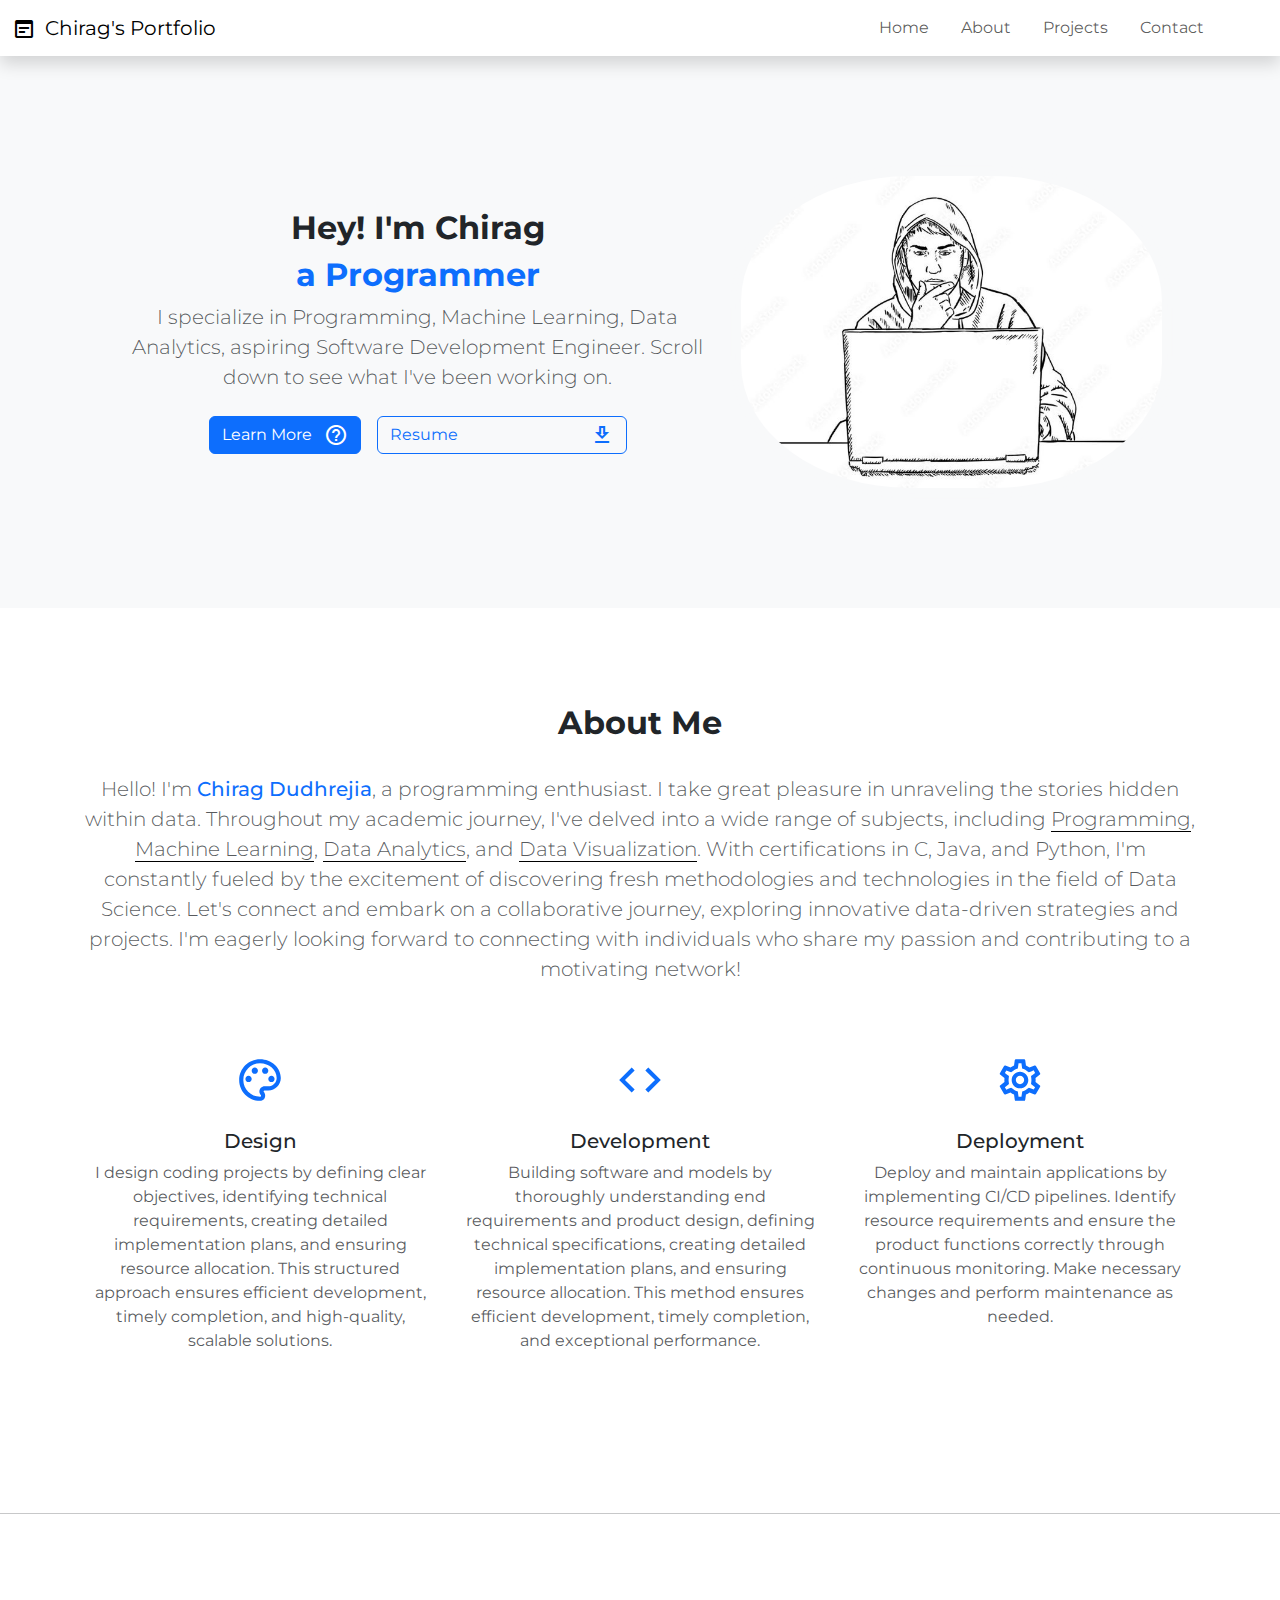
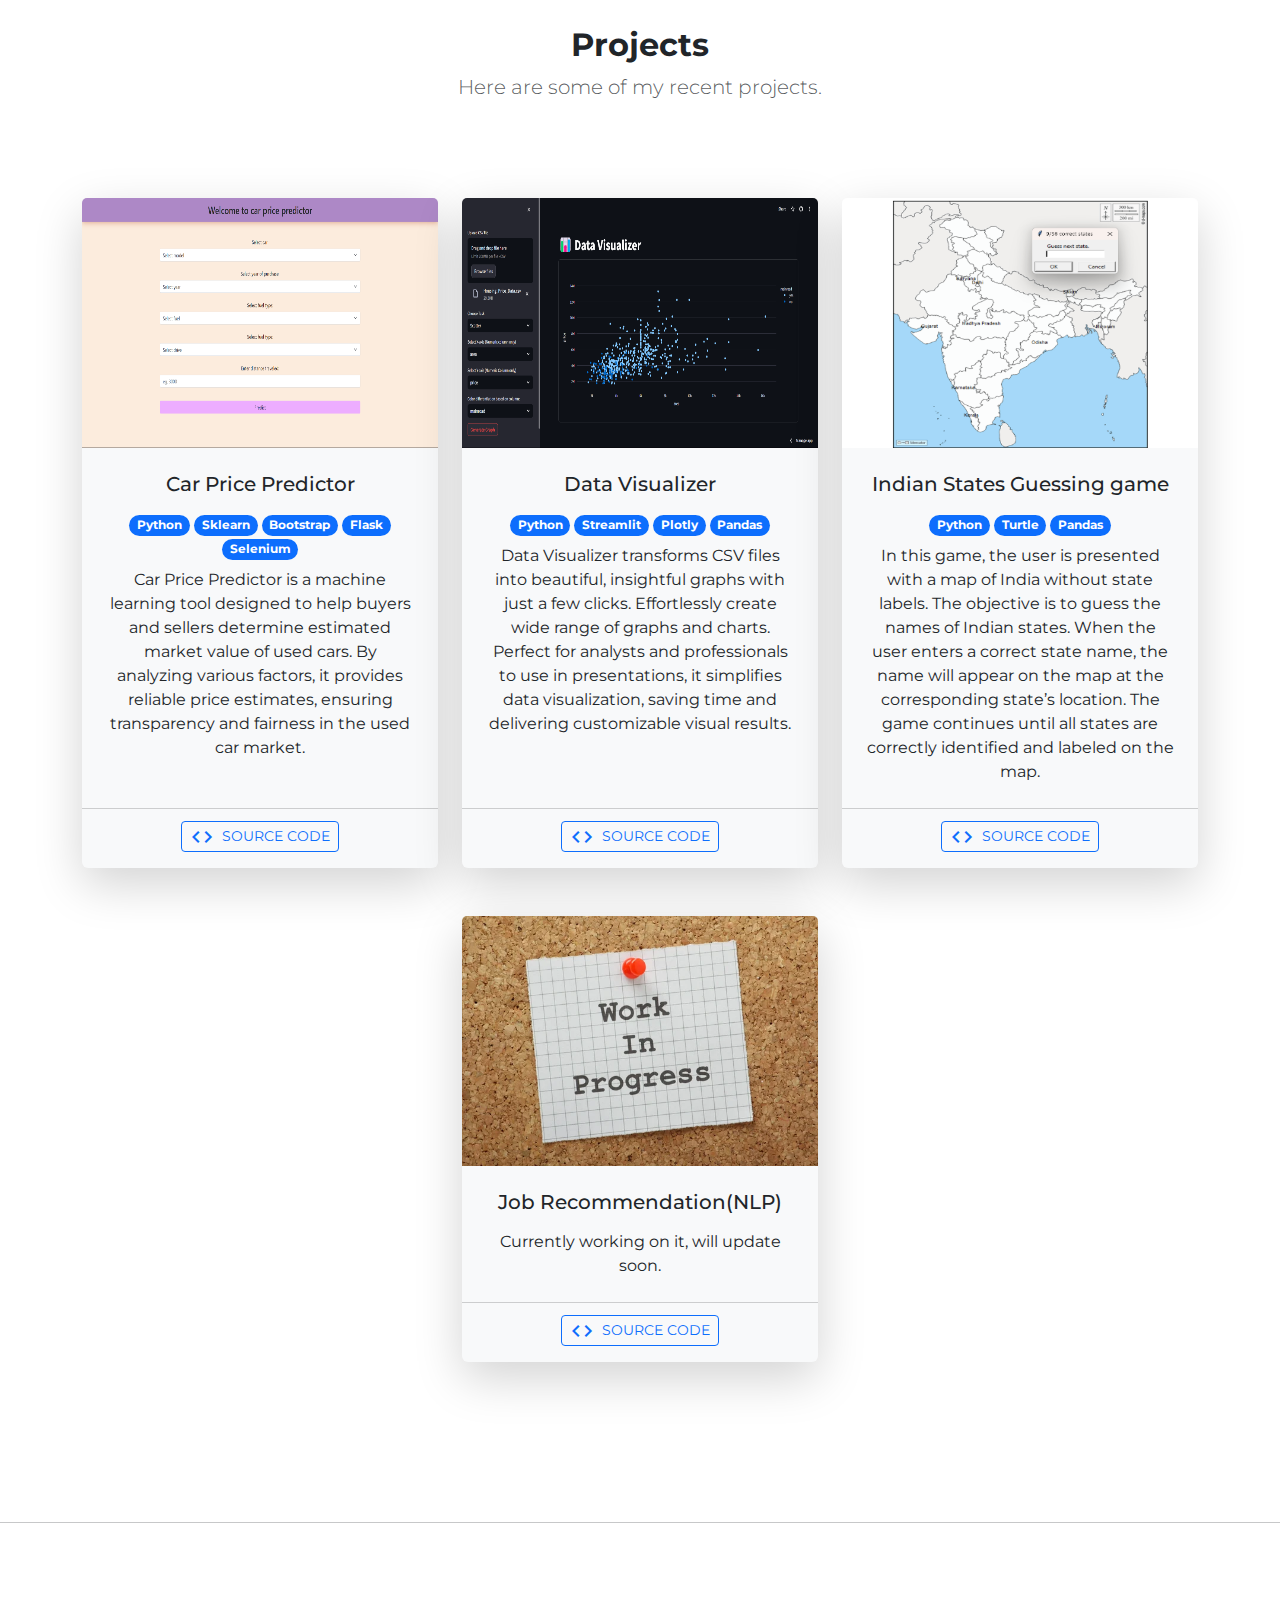
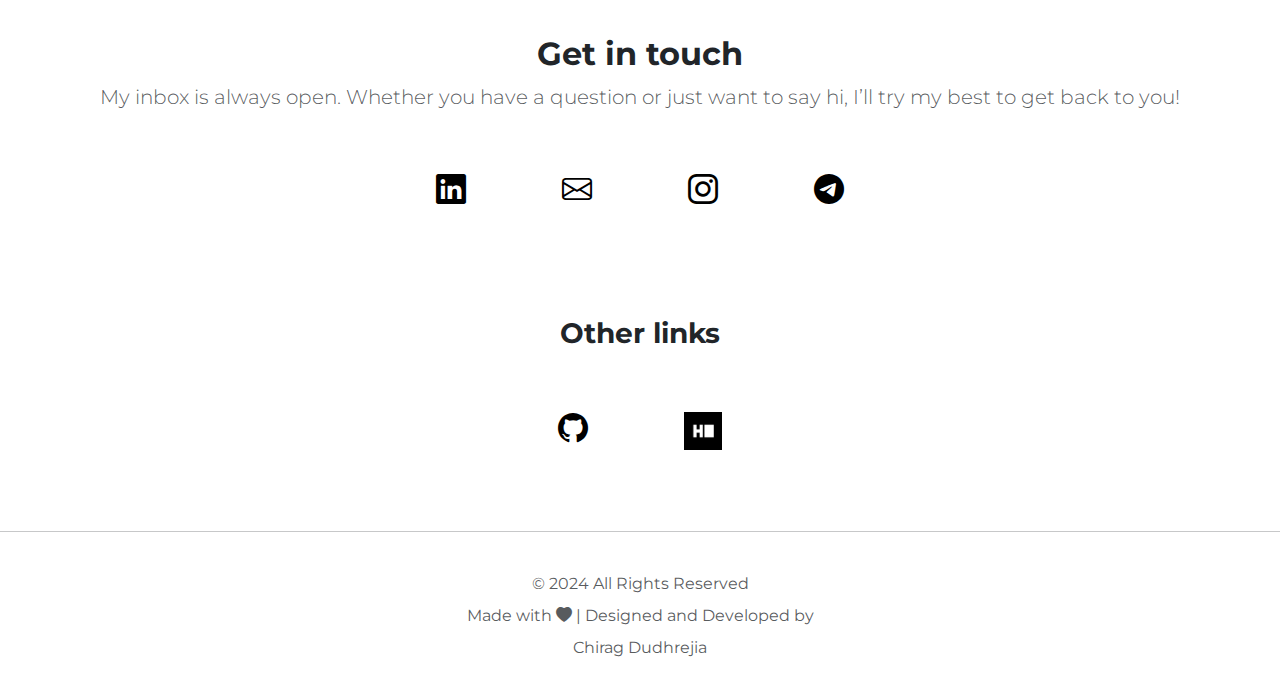
==== commit 60e0475d: "Indian states guessing game project added" ====
--- a/index.html
+++ b/index.html
@@ -4,6 +4,10 @@
     <meta charset="UTF-8" />
     <meta name="viewport" content="width=device-width, initial-scale=1.0" />
     <title>Chirag's Portfolio</title>
+    <link
+            rel="icon"
+            href="images/title_icon.png"
+            type="image/x-icon"/>
 
     <!-- Montserrat Font -->
     <link
@@ -286,6 +290,37 @@
                 </div>
               </div>
               <!-- Project 3 -->
+              <div class="col-lg-4 mx-auto mb-5">
+                <div class="card h-100 shadow-lg border-0 bg-light">
+                  <img
+                    class="card-img-top"
+                    src="images/states_guessing_game.png"
+                    alt="Indian states guessing game"
+                  />
+                  <div class="card-body p-4">
+                    <h5 class="card-title mb-3">Indian States Guessing game</h5>
+                    <div class="mb-2">
+                      <div class="badge bg-primary rounded-pill">Python</div>
+                      <div class="badge bg-primary rounded-pill">Turtle</div>
+                      <div class="badge bg-primary rounded-pill">Pandas</div> 
+                    </div>
+                    <p class="card-text">
+                      In this game, the user is presented with a map of India without state labels. The objective is to guess the names of Indian states. When the user enters a correct state name, the name will appear on the map at the corresponding state’s location. The game continues until all states are correctly identified and labeled on the map.
+                    </p>
+                  </div>
+                  <div class="card-footer bg-transparent mb-2">
+                    <a
+                      class="btn btn-outline-primary btn-sm text-uppercase mt-1"
+                      href="https://github.com/chirag-dudhrejia/indian_states_guessing_game"
+                      target="_blank"
+                    >
+                      <span class="material-icons-outlined me-1">code</span>
+                      Source Code
+                    </a>
+                  </div>
+                </div>
+              </div>
+              <!-- Project 4 -->
               <div class="col-lg-4 mx-auto mb-5">
                 <div class="card h-100 shadow-lg border-0 bg-light">
                   <img
